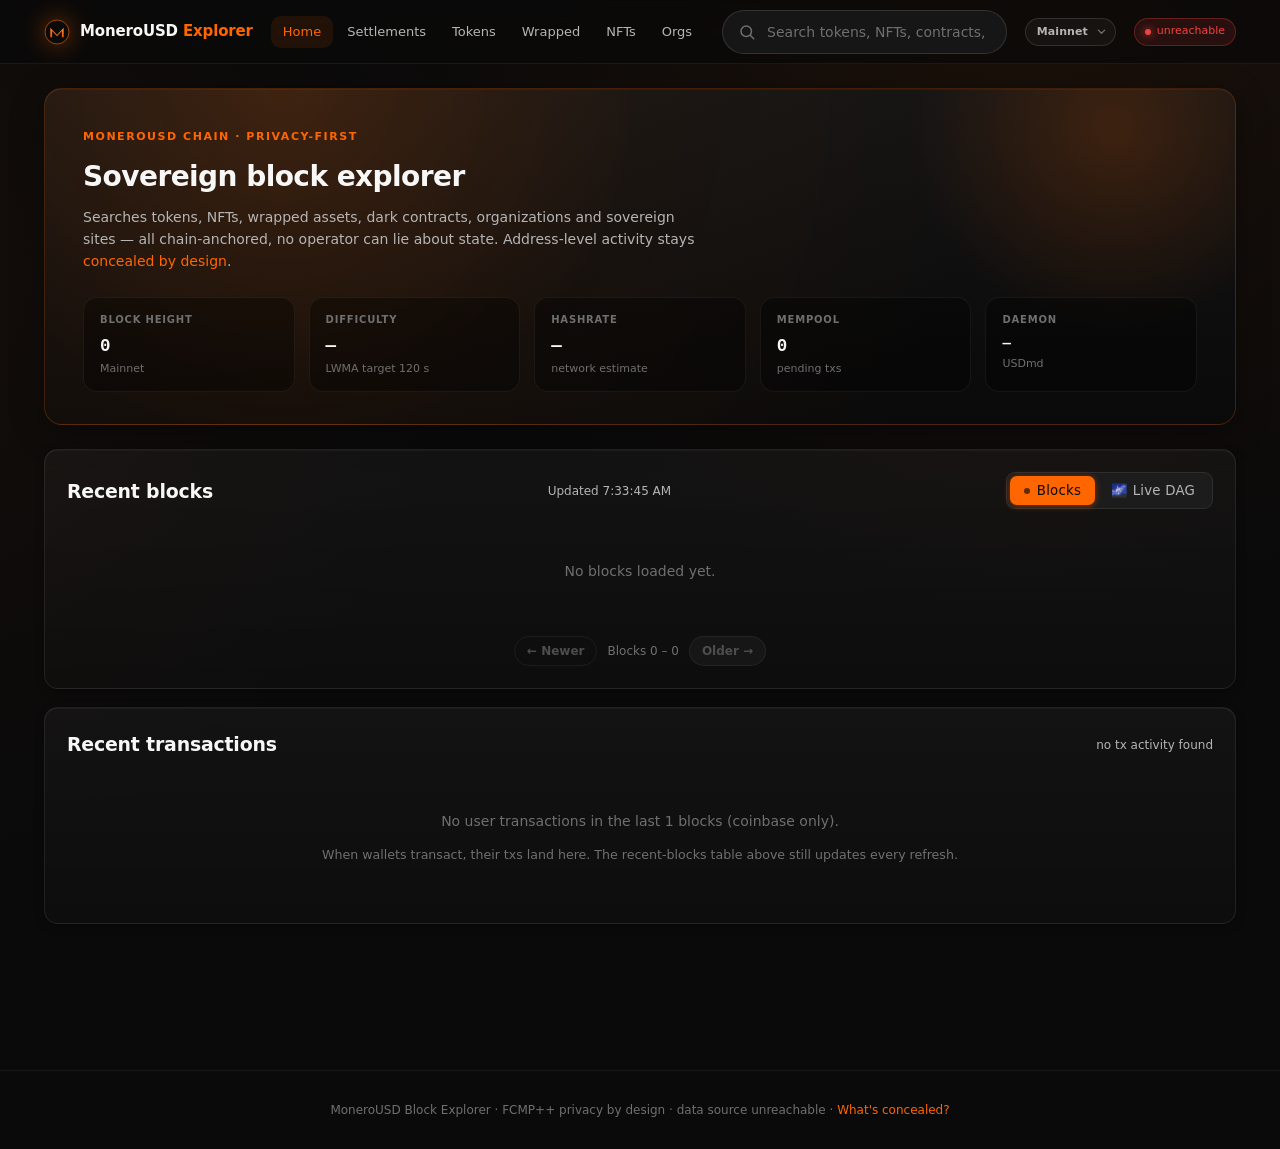
==== index.html @ 0f308d1d "Explorer: on-brand inline BlockDAG toggle (CSP-compliant self-hosted JS), fix broken slider" ====
<!doctype html>
<html lang="en">
<head>
  <meta charset="utf-8">
  <meta name="viewport" content="width=device-width, initial-scale=1, viewport-fit=cover">
  <title>MoneroUSD Explorer</title>
  <meta name="description" content="Sovereign block explorer for the MoneroUSD chain. Privacy-preserving by design — searches tokens, NFTs, wrapped assets, contracts, organizations, and sovereign sites without leaking address-level activity.">
  <meta name="theme-color" content="#0a0a0a">
  <meta name="color-scheme" content="dark">

  <!-- CSP — same-origin scripts, monerousd.org indexer family for
       reads, ion.monerousd.org for token logos. No CDN, no eval. -->
  <meta http-equiv="Content-Security-Policy" content="
    default-src 'self';
    script-src  'self';
    style-src   'self' 'unsafe-inline';
    img-src     'self' data: https://ion.monerousd.org;
    connect-src 'self' https://*.monerousd.org;
    base-uri    'self';
    form-action 'self';
    frame-ancestors 'none';
  ">

  <link rel="stylesheet" href="styles/theme.css?v=229">
  <style>
    /* Boot loader — static MoneroUSD coin, orange ring orbits.
       Ported from the legacy explorer header (v1.2.132 redesign). */
    #usdm-loader {
      position: fixed; inset: 0; z-index: 9999;
      display: flex; align-items: center; justify-content: center;
      background: radial-gradient(circle at center, #0e0e0e 0%, #000 80%);
      transition: opacity .25s ease, visibility .25s ease;
    }
    #usdm-loader.hidden { opacity: 0; visibility: hidden; pointer-events: none; }
    .usdm-loader-stage {
      position: relative;
      width: 128px; height: 128px;
      display: flex; align-items: center; justify-content: center;
    }
    .usdm-loader-logo {
      width: 96px; height: 96px;
      filter: drop-shadow(0 0 14px rgba(255,102,0,0.45));
    }
    .usdm-loader-ring {
      position: absolute; inset: 0;
      border-radius: 50%;
      background: conic-gradient(
        from 0deg,
        rgba(255,102,0,0.95) 0deg,
        rgba(255,102,0,0.55) 40deg,
        rgba(255,102,0,0.15) 90deg,
        rgba(255,102,0,0)    180deg,
        rgba(255,102,0,0)    360deg);
      -webkit-mask: radial-gradient(circle, transparent 56px, #000 58px, #000 62px, transparent 64px);
              mask: radial-gradient(circle, transparent 56px, #000 58px, #000 62px, transparent 64px);
      animation: usdm-ring-spin 1.4s linear infinite;
    }
    @keyframes usdm-ring-spin {
      0%   { transform: rotate(0deg); }
      100% { transform: rotate(360deg); }
    }
    .usdm-loader-label {
      position: absolute; bottom: 38%;
      font-family: var(--font-ui, system-ui);
      font-size: 12px; letter-spacing: 0.14em; text-transform: uppercase;
      color: rgba(255,102,0,0.78);
    }
    @media (prefers-reduced-motion: reduce) {
      .usdm-loader-ring { animation: none; }
    }
  </style>
</head>
<body>

  <!-- ════ Boot loader ════════════════════════════════════════════ -->
  <div id="usdm-loader" aria-hidden="true">
    <div class="usdm-loader-stage">
      <div class="usdm-loader-ring" aria-hidden="true"></div>
      <svg class="usdm-loader-logo" viewBox="0 0 256 256" xmlns="http://www.w3.org/2000/svg"
           role="img" aria-label="MoneroUSD">
        <defs>
          <linearGradient id="usdm-outer" x1="0%" y1="0%" x2="0%" y2="100%">
            <stop offset="0%" stop-color="#888"/>
            <stop offset="50%" stop-color="#555"/>
            <stop offset="100%" stop-color="#333"/>
          </linearGradient>
          <radialGradient id="usdm-face" cx="50%" cy="38%" r="55%">
            <stop offset="0%" stop-color="#4d4d4d"/>
            <stop offset="100%" stop-color="#2a2a2a"/>
          </radialGradient>
          <linearGradient id="usdm-m" x1="0%" y1="0%" x2="0%" y2="100%">
            <stop offset="0%" stop-color="#FF8533"/>
            <stop offset="50%" stop-color="#FF6600"/>
            <stop offset="100%" stop-color="#E65800"/>
          </linearGradient>
        </defs>
        <circle cx="128" cy="128" r="120" fill="url(#usdm-outer)" stroke="#333" stroke-width="2"/>
        <circle cx="128" cy="128" r="102" fill="url(#usdm-face)"/>
        <polygon points="62,178 62,89 128,155 194,89 194,178 176,178 176,119 128,167 80,119 80,178" fill="url(#usdm-m)"/>
        <rect x="42" y="162" width="38" height="16" rx="2" fill="url(#usdm-m)"/>
        <rect x="176" y="162" width="38" height="16" rx="2" fill="url(#usdm-m)"/>
      </svg>
    </div>
    <div class="usdm-loader-label">Loading</div>
  </div>

  <!-- ════ Sticky glass header ═══════════════════════════════════ -->
  <header>
    <div class="container header-inner">
      <a href="#/" class="logo" aria-label="MoneroUSD Explorer home">
        <svg class="logo-mark" viewBox="0 0 256 256" xmlns="http://www.w3.org/2000/svg" aria-hidden="true">
          <defs>
            <linearGradient id="logo-m" x1="0%" y1="0%" x2="0%" y2="100%">
              <stop offset="0%" stop-color="#FF8533"/>
              <stop offset="100%" stop-color="#E65800"/>
            </linearGradient>
          </defs>
          <circle cx="128" cy="128" r="118" fill="#0a0a0a" stroke="#FF6600" stroke-width="6"/>
          <polygon points="62,180 62,86 128,156 194,86 194,180 176,180 176,118 128,170 80,118 80,180" fill="url(#logo-m)"/>
        </svg>
        <span>MoneroUSD <span class="logo-sub">Explorer</span></span>
      </a>

      <nav class="header-nav" aria-label="Primary navigation">
        <a href="#/"            class="header-nav-link">Home</a>
        <a href="#/l2"          class="header-nav-link">Settlements</a>
        <a href="#/tokens"      class="header-nav-link">Tokens</a>
        <a href="#/wrapped"     class="header-nav-link">Wrapped</a>
        <a href="#/nfts"        class="header-nav-link">NFTs</a>
        <a href="#/contracts"   class="header-nav-link collapse-md">Contracts</a>
        <a href="#/orgs"        class="header-nav-link">Orgs</a>
        <a href="#/sites"       class="header-nav-link collapse-md">Sites</a>
        <a href="#/validators"  class="header-nav-link collapse-md">Validators</a>
        <a href="#/privacy"     class="header-nav-link collapse-md">Privacy</a>
      </nav>

      <form class="search-form" id="search-form" onsubmit="return false;" role="search">
        <div class="search-wrapper">
          <input type="text"
                 id="search-input"
                 placeholder="Search tokens, NFTs, contracts, orgs, hashes…"
                 autocomplete="off"
                 spellcheck="false"
                 aria-label="Search">
          <div class="search-dropdown" id="search-dropdown" role="listbox"></div>
        </div>
        <button type="submit" id="search-btn" aria-hidden="true" tabindex="-1">Search</button>
      </form>

      <label class="network-switch" id="network-switch" title="Switch network — testnet lives at /testnet">
        <select id="network-select" aria-label="Select network">
          <option value="mainnet">Mainnet</option>
          <option value="testnet">Testnet</option>
        </select>
        <svg class="network-switch-caret" viewBox="0 0 12 12" aria-hidden="true">
          <path d="M2.5 4.5l3.5 3.5 3.5-3.5" fill="none" stroke="currentColor" stroke-width="1.5" stroke-linecap="round" stroke-linejoin="round"/>
        </svg>
      </label>

      <span class="source-pill connecting" id="source-pill" title="Active data source">
        connecting…
      </span>
    </div>
  </header>

  <!-- ════ Testnet banner (shown only on /testnet) ═══════════════ -->
  <div class="testnet-banner" id="testnet-banner" role="status" hidden>
    <span class="testnet-banner-dot" aria-hidden="true"></span>
    <strong>Testnet</strong>
    <span>— a separate, production-equivalent chain. Coins here carry no value. You're viewing
      <code>explorer.monerousd.org/testnet</code>.</span>
    <a href="#/" class="testnet-banner-exit" id="testnet-banner-exit">← Back to Mainnet</a>
  </div>

  <!-- ════ Main viewport (rendered by app.js) ════════════════════ -->
  <main class="container" id="view" role="main">
    <div class="loading">Loading…</div>
  </main>

  <!-- ════ Mobile bottom nav (≤880 px) ═══════════════════════════ -->
  <nav class="mobile-nav" aria-label="Mobile navigation">
    <div class="mobile-nav-inner container" style="padding:0">
      <a href="#/" class="mobile-nav-link" data-mobile-route="">
        <svg viewBox="0 0 24 24" fill="none" stroke="currentColor" stroke-width="1.6" stroke-linecap="round" stroke-linejoin="round"><path d="M3 12l9-9 9 9M5 10v10h14V10"/></svg>
        Home
      </a>
      <a href="#/tokens" class="mobile-nav-link" data-mobile-route="/tokens">
        <svg viewBox="0 0 24 24" fill="none" stroke="currentColor" stroke-width="1.6" stroke-linecap="round" stroke-linejoin="round"><circle cx="12" cy="12" r="9"/><path d="M12 7v10M9 9h5a2 2 0 010 4H9m0 0h6"/></svg>
        Tokens
      </a>
      <a href="#/wrapped" class="mobile-nav-link" data-mobile-route="/wrapped">
        <svg viewBox="0 0 24 24" fill="none" stroke="currentColor" stroke-width="1.6" stroke-linecap="round" stroke-linejoin="round"><circle cx="12" cy="12" r="9"/><path d="M3 12h18M12 3a14 14 0 010 18M12 3a14 14 0 000 18"/></svg>
        Wrapped
      </a>
      <a href="#/orgs" class="mobile-nav-link" data-mobile-route="/orgs">
        <svg viewBox="0 0 24 24" fill="none" stroke="currentColor" stroke-width="1.6" stroke-linecap="round" stroke-linejoin="round"><path d="M3 21V5a2 2 0 012-2h6v18M11 21V11h8v10M7 7h2M7 11h2M7 15h2M15 13h2M15 17h2"/></svg>
        Orgs
      </a>
      <a href="#/privacy" class="mobile-nav-link" data-mobile-route="/privacy">
        <svg viewBox="0 0 24 24" fill="none" stroke="currentColor" stroke-width="1.6" stroke-linecap="round" stroke-linejoin="round"><path d="M12 22s8-4 8-10V5l-8-3-8 3v7c0 6 8 10 8 10z"/></svg>
        Privacy
      </a>
    </div>
  </nav>

  <!-- ════ Footer ════════════════════════════════════════════════ -->
  <footer>
    <div class="container">
      <p>
        MoneroUSD Block Explorer · FCMP++ privacy by design ·
        <span id="footer-source">connecting…</span>
        &middot; <a href="#/privacy">What's concealed?</a>
      </p>
    </div>
  </footer>

  <script type="module" src="app.js?v=229"></script>
  <script src="/dag-view.js?v=2"></script>
</body>
</html>
---- styles/theme.css ----
/* theme.css — MoneroUSD Explorer
 *
 * Phantom-style wallet aesthetic with the Monero brand palette
 * (deep matte black + orange #FF6600 accent). Matches the
 * desktop wallet's home, governance, settings, and the IDE so
 * the entire surface family reads as one product.
 *
 * Design tokens live on :root. Component rules below cascade
 * off them — change a token, every component follows.
 */

:root {
  /* ─── Brand & palette ─────────────────────────────────────── */
  --monero-orange:        #FF6600;
  --monero-orange-soft:   rgba(255, 102, 0, 0.10);
  --monero-orange-rim:    rgba(255, 102, 0, 0.32);
  --monero-orange-hover:  #FF8533;
  --monero-orange-press:  #E65800;

  /* ─── Surfaces (deepest → most-elevated) ──────────────────── */
  --bg-base:        #050505;
  --bg-page:        #0a0a0a;
  --bg-surface:     #111;
  --bg-elevated:    #161616;
  --bg-popover:     #1c1c1c;
  --bg-hover:       rgba(255, 255, 255, 0.04);

  /* ─── Glass card (Phantom feel) ──────────────────────────── */
  --glass-bg:       linear-gradient(180deg,
                      rgba(255, 255, 255, 0.04) 0%,
                      rgba(255, 255, 255, 0.015) 100%);
  --glass-border:   rgba(255, 255, 255, 0.08);
  --glass-border-active: rgba(255, 102, 0, 0.30);
  --card-shadow:    0 2px 8px rgba(0, 0, 0, 0.35),
                    inset 0 1px 0 rgba(255, 255, 255, 0.04);
  --card-shadow-hover:
                    0 8px 24px rgba(0, 0, 0, 0.5),
                    inset 0 1px 0 rgba(255, 255, 255, 0.06);

  /* ─── Hero gradient (orange radial halo over dark base) ───── */
  --hero-gradient:  radial-gradient(circle at 20% 0%,
                      rgba(255, 102, 0, 0.18) 0%,
                      rgba(255, 102, 0, 0.04) 35%,
                      rgba(20, 20, 20, 0) 70%),
                    linear-gradient(180deg, #141414 0%, #0a0a0a 100%);
  --hero-border:    rgba(255, 102, 0, 0.22);

  /* ─── Borders ─────────────────────────────────────────────── */
  --border-subtle:  rgba(255, 255, 255, 0.06);
  --border-strong:  rgba(255, 255, 255, 0.12);
  --row-divider:    rgba(255, 255, 255, 0.05);

  /* ─── Text ────────────────────────────────────────────────── */
  --text-primary:   #f7f7f7;
  --text-secondary: #b5b5b5;
  --text-muted:     #6f6f6f;
  --text-faint:     #4d4d4d;
  --text-inverse:   #0a0a0a;
  --accent:         var(--monero-orange);
  --accent-hover:   var(--monero-orange-hover);

  /* ─── Semantic colors ─────────────────────────────────────── */
  --success:        #22c55e;
  --success-soft:   rgba(34, 197, 94, 0.12);
  --warning:        #f59e0b;
  --warning-soft:   rgba(245, 158, 11, 0.12);
  --danger:         #ef4444;
  --danger-soft:    rgba(239, 68, 68, 0.12);
  --info:           #38bdf8;
  --info-soft:      rgba(56, 189, 248, 0.12);

  /* ─── Geometry ────────────────────────────────────────────── */
  --radius-xs:      4px;
  --radius-sm:      6px;
  --radius-md:      10px;
  --radius-lg:      14px;
  --radius-xl:      18px;
  --radius-pill:    9999px;
  --pill-radius:    9999px;

  /* ─── Type ────────────────────────────────────────────────── */
  --font-ui:        'Inter', -apple-system, BlinkMacSystemFont,
                    'Segoe UI', system-ui, sans-serif;
  --font-mono:      'JetBrains Mono', ui-monospace, 'SF Mono',
                    Menlo, Monaco, Consolas, monospace;

  /* ─── Motion ──────────────────────────────────────────────── */
  --transition-fast: 120ms cubic-bezier(0.4, 0, 0.2, 1);
  --transition-med:  180ms cubic-bezier(0.4, 0, 0.2, 1);

  /* ─── Container widths ───────────────────────────────────── */
  --container-max:   1240px;
  --header-h:        64px;
}

/* ════════════════════════════════════════════════════════════════════
 * Reset + base
 * ════════════════════════════════════════════════════════════════════ */

*, *::before, *::after { box-sizing: border-box; }

html, body {
  margin: 0;
  padding: 0;
  background: var(--bg-page);
  color: var(--text-primary);
  font-family: var(--font-ui);
  font-size: 14px;
  line-height: 1.5;
  -webkit-font-smoothing: antialiased;
  -moz-osx-font-smoothing: grayscale;
}

body {
  min-height: 100vh;
  background:
    radial-gradient(circle at 80% -10%, rgba(255, 102, 0, 0.08) 0%, transparent 50%),
    radial-gradient(circle at -10% 30%, rgba(255, 102, 0, 0.04) 0%, transparent 40%),
    var(--bg-page);
  background-attachment: fixed;
}

a {
  color: var(--accent);
  text-decoration: none;
  transition: color var(--transition-fast);
}
a:hover { color: var(--accent-hover); }

code, .mono {
  font-family: var(--font-mono);
  font-size: 0.92em;
}

button {
  font-family: inherit;
}

h1, h2, h3, h4, h5 { margin: 0; font-weight: 600; letter-spacing: -0.01em; }
h1 { font-size: 1.75rem; }
h2 { font-size: 1.35rem; }
h3 { font-size: 1.1rem; }

/* ════════════════════════════════════════════════════════════════════
 * Layout
 * ════════════════════════════════════════════════════════════════════ */

.container {
  width: 100%;
  max-width: var(--container-max);
  margin: 0 auto;
  padding: 0 24px;
}

main.container { padding-top: 24px; padding-bottom: 64px; }

/* ════════════════════════════════════════════════════════════════════
 * Header (sticky glass top bar)
 *
 * Selector is scoped to `body > header` so it ONLY matches the
 * top-bar (a direct child of <body>). Page-level `<header>`
 * elements — like the `<header class="hero">` used by every
 * landing page — pick up the .hero rule instead of inheriting
 * the top-bar's fixed height. (Pre-fix: `header { height: 64px }`
 * collapsed every page hero to a 56-px sliver on mobile.)
 * ════════════════════════════════════════════════════════════════════ */

body > header {
  position: sticky;
  top: 0;
  z-index: 100;
  height: var(--header-h);
  background: rgba(10, 10, 10, 0.78);
  border-bottom: 1px solid var(--border-subtle);
  backdrop-filter: saturate(1.5) blur(18px);
  -webkit-backdrop-filter: saturate(1.5) blur(18px);
}

.header-inner {
  display: flex;
  align-items: center;
  height: 100%;
  gap: 18px;
}

.logo {
  display: inline-flex;
  align-items: center;
  gap: 10px;
  font-size: 15px;
  font-weight: 700;
  letter-spacing: -0.01em;
  color: var(--text-primary);
  white-space: nowrap;
}
.logo:hover { color: var(--text-primary); }

.logo-mark {
  width: 26px;
  height: 26px;
  flex-shrink: 0;
  filter: drop-shadow(0 0 12px rgba(255, 102, 0, 0.45));
  transition: filter var(--transition-med);
}
.logo:hover .logo-mark {
  filter: drop-shadow(0 0 16px rgba(255, 102, 0, 0.7));
}
.logo-sub {
  color: var(--accent);
  font-weight: 600;
}

.header-nav {
  display: flex;
  align-items: center;
  gap: 2px;
  flex-wrap: nowrap;
  /* No `margin-right: auto` — we want the search bar to take the
     remaining space, NOT the nav to push everything else right. */
}
.header-nav::-webkit-scrollbar { display: none; }

.header-nav-link {
  display: inline-flex;
  align-items: center;
  height: 32px;
  padding: 0 12px;
  border-radius: var(--radius-md);
  font-size: 13px;
  font-weight: 500;
  color: var(--text-secondary);
  transition: background var(--transition-fast), color var(--transition-fast);
}
.header-nav-link:hover {
  background: var(--bg-hover);
  color: var(--text-primary);
}
.header-nav-link.active {
  color: var(--accent);
  background: var(--monero-orange-soft);
}

/* ─── Search (header) ─────────────────────────────────────────────── */

.search-form {
  position: relative;
  display: flex;
  align-items: center;
  gap: 8px;
  flex: 1;
  /* Desktop: large pill that takes the full available width up to
     the breakpoint. Phantom-app sized — the bar should feel like
     the page's primary input, not a tiny accessory. */
  max-width: 680px;
  min-width: 280px;
}

.search-wrapper {
  position: relative;
  flex: 1;
}

#search-input {
  width: 100%;
  height: 44px;
  background: var(--bg-elevated);
  border: 1px solid var(--border-strong);
  border-radius: var(--radius-pill);
  padding: 0 18px 0 44px;
  color: var(--text-primary);
  font-family: inherit;
  font-size: 14px;
  font-weight: 500;
  transition: border-color var(--transition-fast), background var(--transition-fast);
}
#search-input::placeholder { color: var(--text-muted); font-weight: 400; }
#search-input:focus {
  outline: none;
  border-color: var(--accent);
  background: rgba(255, 102, 0, 0.04);
  box-shadow: 0 0 0 3px rgba(255, 102, 0, 0.12);
}

.search-wrapper::before {
  content: '';
  position: absolute;
  left: 16px;
  top: 50%;
  width: 18px;
  height: 18px;
  transform: translateY(-50%);
  background-image: url("data:image/svg+xml;utf8,<svg xmlns='http://www.w3.org/2000/svg' width='18' height='18' viewBox='0 0 24 24' fill='none' stroke='%236f6f6f' stroke-width='2' stroke-linecap='round' stroke-linejoin='round'><circle cx='11' cy='11' r='7'/><path d='M21 21l-4.35-4.35'/></svg>");
  pointer-events: none;
}

#search-btn { display: none; /* Enter to submit; Phantom-style */ }

/* ─── Search dropdown (live results w/ logos) ───────────────────── */

.search-dropdown {
  position: absolute;
  top: calc(100% + 10px);
  left: 0;
  right: 0;
  background: var(--bg-popover);
  border: 1px solid var(--border-strong);
  border-radius: var(--radius-lg);
  box-shadow: 0 18px 48px rgba(0, 0, 0, 0.65),
              inset 0 1px 0 rgba(255, 255, 255, 0.04);
  /* Match the bar's width on mobile/tablet, but DROP the right anchor
     on desktop so the panel can extend wider than the input — useful
     when the search shows long org/token names. */
  min-width: 100%;
  width: max-content;
  max-width: min(680px, calc(100vw - 32px));
  max-height: 540px;
  overflow-y: auto;
  display: none;
  z-index: 200;
  padding: 6px;
}
.search-dropdown.open { display: block; }

.search-section-title {
  padding: 12px 12px 6px;
  font-size: 10px;
  font-weight: 700;
  text-transform: uppercase;
  letter-spacing: 0.10em;
  color: var(--text-muted);
}

.search-result {
  display: flex;
  align-items: center;
  gap: 14px;
  padding: 10px 12px;
  cursor: pointer;
  border-radius: var(--radius-md);
  transition: background var(--transition-fast);
}
.search-result:hover,
.search-result.active {
  background: var(--monero-orange-soft);
}
.search-result-logo {
  width: 36px;
  height: 36px;
  border-radius: 50%;
  background: var(--monero-orange-soft);
  display: inline-flex;
  align-items: center;
  justify-content: center;
  font-size: 13px;
  font-weight: 700;
  color: var(--accent);
  flex-shrink: 0;
  overflow: hidden;
}
.search-result-logo img {
  width: 100%;
  height: 100%;
  object-fit: cover;
}
.search-result-text {
  flex: 1;
  min-width: 0;
}
.search-result-title {
  font-size: 14px;
  font-weight: 600;
  color: var(--text-primary);
  display: flex;
  align-items: center;
  gap: 8px;
  line-height: 1.25;
}
.search-result-sub {
  font-size: 11.5px;
  color: var(--text-muted);
  font-family: var(--font-mono);
  margin-top: 2px;
  overflow: hidden;
  text-overflow: ellipsis;
  white-space: nowrap;
}
.search-result-badge {
  font-size: 10px;
  padding: 3px 8px;
  border-radius: var(--radius-pill);
  background: var(--bg-elevated);
  color: var(--text-secondary);
  border: 1px solid var(--border-subtle);
  font-weight: 600;
  text-transform: uppercase;
  letter-spacing: 0.06em;
}

/* Source pill (connection status) */
.source-pill {
  display: inline-flex;
  align-items: center;
  gap: 6px;
  height: 28px;
  padding: 0 10px;
  border-radius: var(--radius-pill);
  font-size: 11px;
  font-weight: 500;
  color: var(--success);
  background: var(--success-soft);
  border: 1px solid rgba(34, 197, 94, 0.30);
  white-space: nowrap;
  flex-shrink: 0;
}
.source-pill::before {
  content: '';
  width: 6px;
  height: 6px;
  border-radius: 50%;
  background: var(--success);
  box-shadow: 0 0 8px var(--success);
}
.source-pill.connecting {
  color: var(--warning);
  background: var(--warning-soft);
  border-color: rgba(245, 158, 11, 0.30);
}
.source-pill.connecting::before {
  background: var(--warning);
  box-shadow: 0 0 8px var(--warning);
}
.source-pill.error {
  color: var(--danger);
  background: var(--danger-soft);
  border-color: rgba(239, 68, 68, 0.30);
}
.source-pill.error::before {
  background: var(--danger);
  box-shadow: 0 0 8px var(--danger);
}

/* Network switch (Mainnet / Testnet) — path-prefix routing.
   Testnet lives at explorer.monerousd.org/testnet, so switching is a
   real navigation to /testnet/ (handled in app.js). */
.network-switch {
  position: relative;
  display: inline-flex;
  align-items: center;
  height: 28px;
  flex-shrink: 0;
}
.network-switch select {
  appearance: none;
  -webkit-appearance: none;
  height: 28px;
  margin: 0;
  padding: 0 26px 0 11px;
  border-radius: var(--radius-pill);
  font-family: inherit;
  font-size: 11px;
  font-weight: 600;
  letter-spacing: 0.01em;
  color: var(--text-secondary);
  background: var(--bg-hover);
  border: 1px solid var(--border-strong);
  cursor: pointer;
  outline: none;
  transition: color .12s ease, border-color .12s ease, background .12s ease;
}
.network-switch select:hover { color: var(--text-primary); border-color: var(--accent); }
.network-switch select:focus-visible { border-color: var(--accent); box-shadow: 0 0 0 2px rgba(255,102,0,0.25); }
.network-switch-caret {
  position: absolute;
  right: 9px;
  width: 11px;
  height: 11px;
  pointer-events: none;
  color: var(--text-muted);
}
/* On testnet the switch is unmistakably orange-accented. */
.network-switch.testnet select {
  color: var(--accent);
  background: rgba(255, 102, 0, 0.12);
  border-color: rgba(255, 102, 0, 0.45);
}
.network-switch.testnet .network-switch-caret { color: var(--accent); }

/* Thin testnet banner under the header. */
.testnet-banner {
  display: flex;
  align-items: center;
  gap: 8px;
  flex-wrap: wrap;
  padding: 7px 18px;
  font-size: 12px;
  line-height: 1.4;
  color: var(--text-secondary);
  background: rgba(255, 102, 0, 0.10);
  border-bottom: 1px solid rgba(255, 102, 0, 0.30);
}
.testnet-banner[hidden] { display: none; }
.testnet-banner strong { color: var(--accent); font-weight: 700; letter-spacing: 0.02em; }
.testnet-banner code {
  font-family: var(--font-mono, ui-monospace, monospace);
  font-size: 11px;
  color: var(--text-primary);
  background: rgba(255,255,255,0.05);
  padding: 1px 5px;
  border-radius: var(--radius-xs);
}
.testnet-banner-dot {
  width: 7px; height: 7px;
  border-radius: 50%;
  background: var(--accent);
  box-shadow: 0 0 8px var(--accent);
  flex-shrink: 0;
}
.testnet-banner-exit {
  margin-left: auto;
  color: var(--accent);
  font-weight: 600;
  white-space: nowrap;
  text-decoration: none;
}
.testnet-banner-exit:hover { text-decoration: underline; }

/* ════════════════════════════════════════════════════════════════════
 * Hero (home page)
 * ════════════════════════════════════════════════════════════════════ */

.hero {
  position: relative;
  background: var(--hero-gradient);
  border: 1px solid var(--hero-border);
  border-radius: var(--radius-xl);
  padding: 36px 38px 32px;
  margin-bottom: 24px;
  overflow: hidden;
  box-shadow: 0 8px 32px rgba(0, 0, 0, 0.35),
              inset 0 1px 0 rgba(255, 255, 255, 0.04);
}
.hero::before {
  content: '';
  position: absolute;
  top: -60%;
  right: -10%;
  width: 480px;
  height: 480px;
  background: radial-gradient(circle, rgba(255, 102, 0, 0.18) 0%, transparent 60%);
  pointer-events: none;
}
.hero-eyebrow {
  display: inline-block;
  font-size: 11px;
  font-weight: 700;
  text-transform: uppercase;
  letter-spacing: 0.14em;
  color: var(--accent);
  margin-bottom: 10px;
  position: relative;
}
.hero h1 {
  font-size: 2rem;
  font-weight: 700;
  letter-spacing: -0.02em;
  margin-bottom: 8px;
  position: relative;
}
.hero p {
  margin: 0;
  font-size: 14px;
  color: var(--text-secondary);
  max-width: 620px;
  line-height: 1.6;
  position: relative;
}

.hero-stats {
  display: grid;
  grid-template-columns: repeat(auto-fit, minmax(180px, 1fr));
  gap: 14px;
  margin-top: 24px;
  position: relative;
}
.hero-stat {
  background: rgba(0, 0, 0, 0.35);
  border: 1px solid var(--border-subtle);
  border-radius: var(--radius-lg);
  padding: 14px 16px;
}
.hero-stat-label {
  font-size: 10px;
  font-weight: 700;
  text-transform: uppercase;
  letter-spacing: 0.08em;
  color: var(--text-muted);
  margin-bottom: 6px;
}
.hero-stat-value {
  font-family: var(--font-mono);
  font-size: 1.25rem;
  font-weight: 700;
  color: var(--text-primary);
}
.hero-stat-sub {
  font-size: 11px;
  color: var(--text-muted);
  margin-top: 2px;
}

/* ════════════════════════════════════════════════════════════════════
 * Glass card (used by every section that isn't the hero)
 * ════════════════════════════════════════════════════════════════════ */

.card {
  background: var(--glass-bg);
  border: 1px solid var(--glass-border);
  border-radius: var(--radius-lg);
  box-shadow: var(--card-shadow);
  padding: 22px;
  margin-bottom: 18px;
  transition: border-color var(--transition-fast), box-shadow var(--transition-fast);
}
.card.interactive:hover {
  border-color: var(--glass-border-active);
  box-shadow: var(--card-shadow-hover);
}

.card-header {
  display: flex;
  align-items: center;
  justify-content: space-between;
  margin-bottom: 16px;
  gap: 12px;
  flex-wrap: wrap;
}
.card-header h2,
.card-header h3 { margin: 0; }
.card-action {
  font-size: 12px;
  color: var(--text-secondary);
  display: inline-flex;
  align-items: center;
  gap: 8px;
}
.card-action a { color: var(--accent); }
.card-action[role="button"],
.card-action.clickable,
.card-action#txs-action,
.card-action#blocks-action {
  cursor: pointer;
  transition: color var(--transition-fast);
}
.card-action#txs-action:hover,
.card-action#blocks-action:hover { color: var(--accent); }

/* ════════════════════════════════════════════════════════════════════
 * Stats grid (used by Validators / Reserve / Network pages)
 * ════════════════════════════════════════════════════════════════════ */

.stat-grid {
  display: grid;
  grid-template-columns: repeat(auto-fit, minmax(160px, 1fr));
  gap: 14px;
  margin-bottom: 22px;
}
.stat-tile {
  background: var(--glass-bg);
  border: 1px solid var(--glass-border);
  border-radius: var(--radius-lg);
  padding: 16px 18px;
  position: relative;
}
.stat-tile::before {
  content: '';
  position: absolute;
  left: 0;
  top: 12px;
  bottom: 12px;
  width: 3px;
  background: var(--accent);
  border-radius: 0 2px 2px 0;
}
.stat-tile-label {
  font-size: 10px;
  font-weight: 700;
  text-transform: uppercase;
  letter-spacing: 0.08em;
  color: var(--text-muted);
  margin-bottom: 6px;
}
.stat-tile-value {
  font-family: var(--font-mono);
  font-size: 1.25rem;
  font-weight: 700;
  color: var(--text-primary);
  line-height: 1.2;
}
.stat-tile-sub {
  font-size: 11px;
  color: var(--text-muted);
  margin-top: 4px;
}

/* ════════════════════════════════════════════════════════════════════
 * Table (recent blocks, recent txs, tokens, contracts, etc.)
 * ════════════════════════════════════════════════════════════════════ */

.table-wrap { overflow-x: auto; }

table {
  width: 100%;
  border-collapse: collapse;
  font-size: 13px;
}
thead th {
  font-size: 10px;
  font-weight: 700;
  text-transform: uppercase;
  letter-spacing: 0.08em;
  color: var(--text-muted);
  text-align: left;
  padding: 10px 12px;
  border-bottom: 1px solid var(--row-divider);
}
tbody td {
  padding: 12px;
  border-bottom: 1px solid var(--row-divider);
  color: var(--text-primary);
}
tbody tr {
  transition: background var(--transition-fast);
}
tbody tr:hover { background: var(--bg-hover); }
tbody tr:last-child td { border-bottom: none; }

td.num,
th.num { text-align: right; font-variant-numeric: tabular-nums; font-family: var(--font-mono); }
td.mono,
.mono { font-family: var(--font-mono); }

.copyable, .mono { cursor: pointer; }

/* ════════════════════════════════════════════════════════════════════
 * Pagination row (older blocks button etc.)
 * ════════════════════════════════════════════════════════════════════ */

.pager {
  display: flex;
  align-items: center;
  justify-content: center;
  gap: 10px;
  margin-top: 18px;
  flex-wrap: wrap;
}
.pager-info {
  font-size: 12px;
  color: var(--text-muted);
}

/* ════════════════════════════════════════════════════════════════════
 * Pills, badges
 * ════════════════════════════════════════════════════════════════════ */

.badge {
  display: inline-flex;
  align-items: center;
  gap: 4px;
  padding: 2px 8px;
  border-radius: var(--radius-pill);
  font-size: 10px;
  font-weight: 600;
  text-transform: uppercase;
  letter-spacing: 0.04em;
}
.badge-verified {
  background: var(--monero-orange-soft);
  color: var(--accent);
  border: 1px solid var(--monero-orange-rim);
}

/* ════════════════════════════════════════════════════════════════════
 * Gold verified check (Twitter/X-gold style).
 *
 * Render a 16-pointed star burst with a metallic-gold radial gradient
 * + a white checkmark inside. The component is an inline SVG icon
 * (.gold-check) — use it INSTEAD OF a "verified" text badge wherever
 * we mark a verified org / token / wrapped asset / NFT collection /
 * dapp / sovereign site as official.
 *
 * Sizes: default 14px (next to small text). The `--lg` modifier is
 * 18px for hero / detail-head headings. `--xl` is 22px for the
 * organization-profile and token-detail hero treatments.
 *
 * Accessibility: every usage wraps a visually-hidden text span
 * (.sr-only) so screen readers still announce "verified".
 * ════════════════════════════════════════════════════════════════════ */

.gold-check {
  display: inline-flex;
  align-items: center;
  justify-content: center;
  width: 14px;
  height: 14px;
  flex-shrink: 0;
  vertical-align: -2px;
  filter: drop-shadow(0 0 4px rgba(212, 175, 55, 0.45));
  transition: filter var(--transition-fast);
}
.gold-check:hover { filter: drop-shadow(0 0 6px rgba(255, 200, 60, 0.7)); }
.gold-check.gold-check--lg { width: 18px; height: 18px; vertical-align: -3px; }
.gold-check.gold-check--xl { width: 22px; height: 22px; vertical-align: -4px; }
.gold-check svg { width: 100%; height: 100%; display: block; }

.sr-only {
  position: absolute;
  width: 1px; height: 1px;
  padding: 0; margin: -1px;
  overflow: hidden;
  clip: rect(0,0,0,0);
  white-space: nowrap;
  border: 0;
}
.badge-warning {
  background: var(--warning-soft);
  color: var(--warning);
  border: 1px solid rgba(245, 158, 11, 0.3);
}
.badge-success {
  background: var(--success-soft);
  color: var(--success);
  border: 1px solid rgba(34, 197, 94, 0.3);
}
.badge-info {
  background: var(--info-soft);
  color: var(--info);
  border: 1px solid rgba(56, 189, 248, 0.3);
}
.badge-muted {
  background: var(--bg-elevated);
  color: var(--text-muted);
  border: 1px solid var(--border-subtle);
}

/* ════════════════════════════════════════════════════════════════════
 * Buttons
 * ════════════════════════════════════════════════════════════════════ */

.btn {
  display: inline-flex;
  align-items: center;
  justify-content: center;
  gap: 6px;
  height: 36px;
  padding: 0 16px;
  border-radius: var(--radius-pill);
  font-size: 13px;
  font-weight: 600;
  font-family: inherit;
  border: 1px solid transparent;
  cursor: pointer;
  transition: background var(--transition-fast),
              border-color var(--transition-fast),
              filter var(--transition-fast),
              transform var(--transition-fast);
  white-space: nowrap;
}
.btn-primary {
  background: var(--accent);
  color: var(--text-inverse);
  border-color: var(--accent);
}
.btn-primary:hover {
  background: var(--accent-hover);
  border-color: var(--accent-hover);
  transform: translateY(-1px);
}
.btn-primary:active { transform: translateY(0); }
.btn-primary[disabled] {
  background: var(--bg-elevated);
  color: var(--text-faint);
  border-color: var(--border-subtle);
  cursor: not-allowed;
  transform: none;
}
.btn-ghost {
  background: transparent;
  color: var(--text-primary);
  border-color: var(--border-strong);
}
.btn-ghost:hover {
  border-color: var(--accent);
  color: var(--accent);
  background: var(--monero-orange-soft);
}
.btn-ghost[disabled] {
  border-color: var(--border-subtle);
  color: var(--text-faint);
  cursor: not-allowed;
}
.btn-sm { height: 30px; padding: 0 12px; font-size: 12px; }

/* ════════════════════════════════════════════════════════════════════
 * Token / NFT / Org card grids
 * ════════════════════════════════════════════════════════════════════ */

.entity-grid {
  display: grid;
  grid-template-columns: repeat(auto-fill, minmax(260px, 1fr));
  gap: 14px;
}
.entity-card {
  background: var(--glass-bg);
  border: 1px solid var(--glass-border);
  border-radius: var(--radius-lg);
  padding: 18px;
  cursor: pointer;
  transition: border-color var(--transition-fast), transform var(--transition-fast),
              box-shadow var(--transition-fast);
  text-decoration: none;
  color: inherit;
  display: block;
}
.entity-card:hover {
  border-color: var(--glass-border-active);
  transform: translateY(-2px);
  box-shadow: var(--card-shadow-hover);
}
.entity-head {
  display: flex;
  align-items: center;
  gap: 12px;
  margin-bottom: 12px;
}
.entity-logo {
  width: 40px;
  height: 40px;
  border-radius: 50%;
  background: var(--monero-orange-soft);
  display: inline-flex;
  align-items: center;
  justify-content: center;
  font-size: 14px;
  font-weight: 700;
  color: var(--accent);
  flex-shrink: 0;
  overflow: hidden;
}
.entity-logo img {
  width: 100%;
  height: 100%;
  object-fit: cover;
}
.entity-title {
  font-size: 14px;
  font-weight: 600;
  color: var(--text-primary);
  display: flex;
  align-items: center;
  gap: 6px;
}
.entity-sub {
  font-size: 11px;
  color: var(--text-muted);
  font-family: var(--font-mono);
  margin-top: 2px;
  overflow: hidden;
  text-overflow: ellipsis;
  white-space: nowrap;
}
.entity-body {
  font-size: 12px;
  color: var(--text-secondary);
  line-height: 1.5;
}
.entity-meta {
  display: flex;
  flex-wrap: wrap;
  gap: 10px;
  margin-top: 10px;
  font-size: 11px;
  color: var(--text-muted);
}
.entity-meta strong { color: var(--text-primary); font-weight: 600; }

/* ────────────────────────────────────────────────────────────────
 * Sovereign-site cards (pages/sites.js).
 *
 * Each card is its own composite: header (logo + title row), blurb,
 * actions (Open ↗ / Anchor / By <org>). We DON'T nest <a> tags
 * inside one another — the parent click target is a `<a class="site-card-head">`
 * that covers the head row only; the action buttons are explicit
 * `<button>` / `<a>` so they capture clicks first.
 * ──────────────────────────────────────────────────────────────── */

.site-card {
  background: var(--glass-bg);
  border: 1px solid var(--glass-border);
  border-radius: var(--radius-lg);
  padding: 18px;
  display: flex;
  flex-direction: column;
  gap: 12px;
  transition: border-color var(--transition-fast),
              transform var(--transition-fast),
              box-shadow var(--transition-fast);
  position: relative;
  overflow: hidden;
}
.site-card:hover {
  border-color: var(--glass-border-active);
  transform: translateY(-2px);
  box-shadow: var(--card-shadow-hover);
}
.site-card--verified::before {
  content: '';
  position: absolute;
  top: 0; left: 0; right: 0;
  height: 2px;
  background: linear-gradient(90deg, transparent 0%, var(--monero-orange) 50%, transparent 100%);
  opacity: 0.5;
}

.site-card-head {
  display: flex;
  align-items: center;
  gap: 12px;
  text-decoration: none;
  color: inherit;
}
.site-card-head:hover .site-card-domain { color: var(--accent); }

.site-card-title {
  flex: 1;
  min-width: 0;
}
.site-card-domain {
  font-size: 14px;
  font-weight: 600;
  color: var(--text-primary);
  display: flex;
  align-items: center;
  gap: 6px;
  flex-wrap: wrap;
  transition: color var(--transition-fast);
}
.site-card-version {
  font-size: 11px;
  color: var(--text-muted);
  font-family: var(--font-mono);
  margin-top: 2px;
  overflow: hidden;
  text-overflow: ellipsis;
}
.site-card-blurb {
  font-size: 12px;
  color: var(--text-secondary);
  line-height: 1.55;
  margin: 0;
}
.site-card-actions {
  display: flex;
  align-items: center;
  gap: 8px;
  flex-wrap: wrap;
  margin-top: auto;
}
.site-card-by {
  background: var(--bg-elevated);
  color: var(--text-secondary);
  border: 1px solid var(--border-subtle);
  font-size: 10px;
  font-weight: 600;
  text-transform: none;
  letter-spacing: 0;
  padding: 4px 10px;
  border-radius: var(--radius-pill);
  cursor: pointer;
  font-family: inherit;
  transition: all var(--transition-fast);
}
.site-card-by:hover {
  color: var(--accent);
  border-color: var(--monero-orange-rim);
  background: var(--monero-orange-soft);
}

@media (max-width: 640px) {
  .site-card { padding: 14px; }
  .site-card-actions { gap: 6px; }
}

/* Filter chips inside listing pages */
.filter-row {
  display: flex;
  flex-wrap: wrap;
  gap: 8px;
  margin-bottom: 18px;
}
.filter-chip {
  display: inline-flex;
  align-items: center;
  gap: 6px;
  height: 30px;
  padding: 0 14px;
  border-radius: var(--radius-pill);
  font-size: 12px;
  font-weight: 500;
  color: var(--text-secondary);
  background: var(--bg-elevated);
  border: 1px solid var(--border-subtle);
  cursor: pointer;
  transition: all var(--transition-fast);
}
.filter-chip:hover {
  border-color: var(--monero-orange-rim);
  color: var(--text-primary);
}
.filter-chip.active {
  background: var(--monero-orange-soft);
  color: var(--accent);
  border-color: var(--monero-orange-rim);
}
.filter-chip .count {
  font-size: 10px;
  font-family: var(--font-mono);
  color: var(--text-muted);
}

/* ════════════════════════════════════════════════════════════════════
 * Legacy class shims (tokens.js / contracts.js / tx.js use these).
 * ════════════════════════════════════════════════════════════════════ */

.muted, .text-muted { color: var(--text-muted); }
.token-search { display: flex; gap: 8px; align-items: center; margin-bottom: 16px; max-width: 420px; }
.token-search input,
.token-search .input {
  flex: 1;
  height: 34px;
  background: var(--bg-elevated);
  border: 1px solid var(--border-strong);
  border-radius: var(--radius-pill);
  padding: 0 14px;
  color: var(--text-primary);
  font-size: 13px;
}
.token-search input:focus {
  outline: none;
  border-color: var(--accent);
  box-shadow: 0 0 0 3px rgba(255,102,0,0.10);
}
.token-search button {
  height: 34px;
  padding: 0 14px;
  border-radius: var(--radius-pill);
  background: var(--accent);
  color: var(--text-inverse);
  border: 1px solid var(--accent);
  font-weight: 600;
  font-size: 13px;
  cursor: pointer;
}
.token-search button:hover { background: var(--accent-hover); }

.badge-supply-fixed       { background: var(--info-soft);    color: var(--info);    border: 1px solid rgba(56,189,248,0.30); }
.badge-supply-mintable    { background: var(--warning-soft); color: var(--warning); border: 1px solid rgba(245,158,11,0.30); }
.badge-supply-burnable    { background: var(--success-soft); color: var(--success); border: 1px solid rgba(34,197,94,0.30); }
.badge-supply-mintable-burnable { background: var(--monero-orange-soft); color: var(--accent); border: 1px solid var(--monero-orange-rim); }

.info-grid {
  display: grid;
  grid-template-columns: repeat(auto-fit, minmax(180px, 1fr));
  gap: 14px;
  margin-bottom: 22px;
}
.info-card {
  background: var(--glass-bg);
  border: 1px solid var(--glass-border);
  border-radius: var(--radius-lg);
  padding: 14px 16px;
}
.info-card .label,
.info-card-label {
  font-size: 10px;
  font-weight: 700;
  text-transform: uppercase;
  letter-spacing: 0.08em;
  color: var(--text-muted);
  margin-bottom: 6px;
  display: block;
}
.info-card .value,
.info-card-value {
  font-family: var(--font-mono);
  font-size: 1.15rem;
  font-weight: 700;
  color: var(--text-primary);
}

.panel {
  background: var(--glass-bg);
  border: 1px solid var(--glass-border);
  border-radius: var(--radius-lg);
  padding: 22px;
  margin-bottom: 18px;
}

.tx-link {
  font-family: var(--font-mono);
  font-size: 12px;
}

/* ════════════════════════════════════════════════════════════════════
 * Empty + error states
 * ════════════════════════════════════════════════════════════════════ */

.empty, .loading {
  padding: 36px 16px;
  text-align: center;
  color: var(--text-muted);
}
.empty code { color: var(--accent); }
.hint {
  margin-top: 14px;
  font-size: 0.9rem;
}

.error-box {
  background: var(--danger-soft);
  border: 1px solid rgba(239, 68, 68, 0.30);
  border-radius: var(--radius-md);
  padding: 16px 18px;
  color: var(--text-primary);
}
.error-box strong {
  display: block;
  color: var(--danger);
  margin-bottom: 4px;
}
.error-box p { margin: 0; font-size: 13px; color: var(--text-secondary); }

/* ════════════════════════════════════════════════════════════════════
 * Detail view (key/value layout, used by /tx, /block, /token, /org)
 * ════════════════════════════════════════════════════════════════════ */

.detail-head {
  display: flex;
  align-items: center;
  gap: 16px;
  margin-bottom: 18px;
  flex-wrap: wrap;
}
.detail-head .entity-logo { width: 56px; height: 56px; font-size: 18px; }
.detail-head h1 { margin: 0; }
.detail-head .entity-sub { font-size: 13px; }

.kv-table {
  display: grid;
  grid-template-columns: 200px 1fr;
  gap: 10px 24px;
  font-size: 13px;
}
.kv-table dt {
  color: var(--text-muted);
  font-size: 11px;
  font-weight: 600;
  text-transform: uppercase;
  letter-spacing: 0.06em;
  padding-top: 2px;
}
.kv-table dd {
  margin: 0;
  color: var(--text-primary);
  /* Don't break in the middle of words for prose. The legacy
     `word-break: break-all` was great for 64-char hashes but
     fragmented normal sentences ("FC / MP++", "co / ncealed",
     etc) on narrow viewports. Hashes / token-ids get the
     aggressive break via the .mono override below. */
  overflow-wrap: anywhere;
  word-break: normal;
  min-width: 0;
}
.kv-table dd.mono {
  font-family: var(--font-mono);
  font-size: 12px;
  /* Force aggressive break for hashes / tokenIds (no natural
     word boundaries to land on). */
  word-break: break-all;
  overflow-wrap: anywhere;
}

/* ════════════════════════════════════════════════════════════════════
 * Privacy primitives explainer (educational page)
 * ════════════════════════════════════════════════════════════════════ */

.privacy-grid {
  display: grid;
  grid-template-columns: 1fr 1fr;
  gap: 18px;
  margin-bottom: 22px;
}
.privacy-col h3 {
  margin-bottom: 12px;
  display: flex;
  align-items: center;
  gap: 8px;
}
.privacy-pill {
  font-size: 10px;
  font-weight: 700;
  text-transform: uppercase;
  letter-spacing: 0.08em;
  padding: 2px 8px;
  border-radius: var(--radius-pill);
}
.privacy-pill.concealed {
  background: var(--success-soft);
  color: var(--success);
}
.privacy-pill.public {
  background: var(--info-soft);
  color: var(--info);
}
.privacy-list { padding-left: 18px; margin: 0; }
.privacy-list li {
  margin-bottom: 8px;
  font-size: 13px;
  color: var(--text-secondary);
  line-height: 1.55;
}
.privacy-list li strong { color: var(--text-primary); font-weight: 600; }

/* ════════════════════════════════════════════════════════════════════
 * Footer
 * ════════════════════════════════════════════════════════════════════ */

footer {
  border-top: 1px solid var(--border-subtle);
  background: rgba(10, 10, 10, 0.6);
  margin-top: 64px;
  padding: 18px 0;
  font-size: 12px;
  color: var(--text-muted);
  text-align: center;
}
footer a { color: var(--accent); }

/* ════════════════════════════════════════════════════════════════════
 * Responsive
 * ════════════════════════════════════════════════════════════════════ */

/* Aggressive nav collapse so the search bar always gets ≥ 400 px
   of real estate. .collapse-md hides Contracts / Sites / Validators
   / Privacy by default below 1340 px (typical 13" laptop width). */
@media (max-width: 1340px) {
  .header-nav .header-nav-link.collapse-md { display: none; }
}
@media (max-width: 1080px) {
  /* Tighter padding so the still-visible links don't squeeze the
     search bar below its natural width. */
  .header-nav-link { padding: 0 9px; font-size: 12px; }
  .logo span:not(.logo-sub):not(.brand-mark) { font-size: 14px; }
}

@media (max-width: 880px) {
  :root { --header-h: 60px; }
  .container { padding: 0 16px; }
  .header-inner { gap: 10px; }
  .header-nav { display: none; }
  .search-form { max-width: none; min-width: 0; }
  #search-input { height: 40px; font-size: 13px; padding-left: 40px; }
  .search-wrapper::before { width: 16px; height: 16px; left: 14px; }
  .search-dropdown { max-width: calc(100vw - 32px); max-height: 60vh; }
  .hero { padding: 26px 22px 22px; border-radius: var(--radius-lg); }
  .hero h1 { font-size: 1.4rem; }
  .hero p { font-size: 13px; }
  .privacy-grid { grid-template-columns: 1fr; }
  /* On phones the 2-column kv-table squeezes long prose. Stack
     dt/dd vertically — label on its own row, value full-width —
     so sentences and hashes both have the full content area to
     wrap into. */
  .kv-table {
    grid-template-columns: 1fr;
    gap: 4px 0;
    margin-bottom: 0;
  }
  .kv-table dt {
    padding-top: 12px;
    border-top: 1px solid var(--row-divider);
    margin-top: 4px;
  }
  .kv-table > dt:first-of-type { border-top: none; padding-top: 0; margin-top: 0; }
  .kv-table dd { padding-bottom: 4px; }
}

@media (max-width: 640px) {
  .logo-sub { display: none; }
  .source-pill { display: none; }
  table { font-size: 12px; }
  thead th, tbody td { padding: 9px 8px; }
  .entity-grid { grid-template-columns: 1fr; }
  .detail-head .entity-logo { width: 44px; height: 44px; font-size: 14px; }
  .hero-stats { grid-template-columns: 1fr 1fr; }
}

/* ════════════════════════════════════════════════════════════════════
 * Mobile bottom nav (replaces the hidden header nav on phones)
 * ════════════════════════════════════════════════════════════════════ */

.mobile-nav {
  display: none;
  position: fixed;
  bottom: 0;
  left: 0;
  right: 0;
  background: rgba(10, 10, 10, 0.92);
  border-top: 1px solid var(--border-subtle);
  backdrop-filter: saturate(1.5) blur(16px);
  -webkit-backdrop-filter: saturate(1.5) blur(16px);
  z-index: 90;
  padding: 6px 8px env(safe-area-inset-bottom, 6px);
}
.mobile-nav-inner {
  display: flex;
  align-items: stretch;
  justify-content: space-around;
  overflow-x: auto;
  gap: 4px;
}
.mobile-nav-link {
  display: inline-flex;
  flex-direction: column;
  align-items: center;
  justify-content: center;
  min-width: 56px;
  padding: 4px 6px;
  font-size: 10px;
  color: var(--text-secondary);
  gap: 2px;
  text-decoration: none;
  border-radius: var(--radius-md);
}
.mobile-nav-link svg {
  width: 18px;
  height: 18px;
}
.mobile-nav-link.active {
  color: var(--accent);
  background: var(--monero-orange-soft);
}

@media (max-width: 880px) {
  .mobile-nav { display: block; }
  main.container { padding-bottom: 80px; }
}
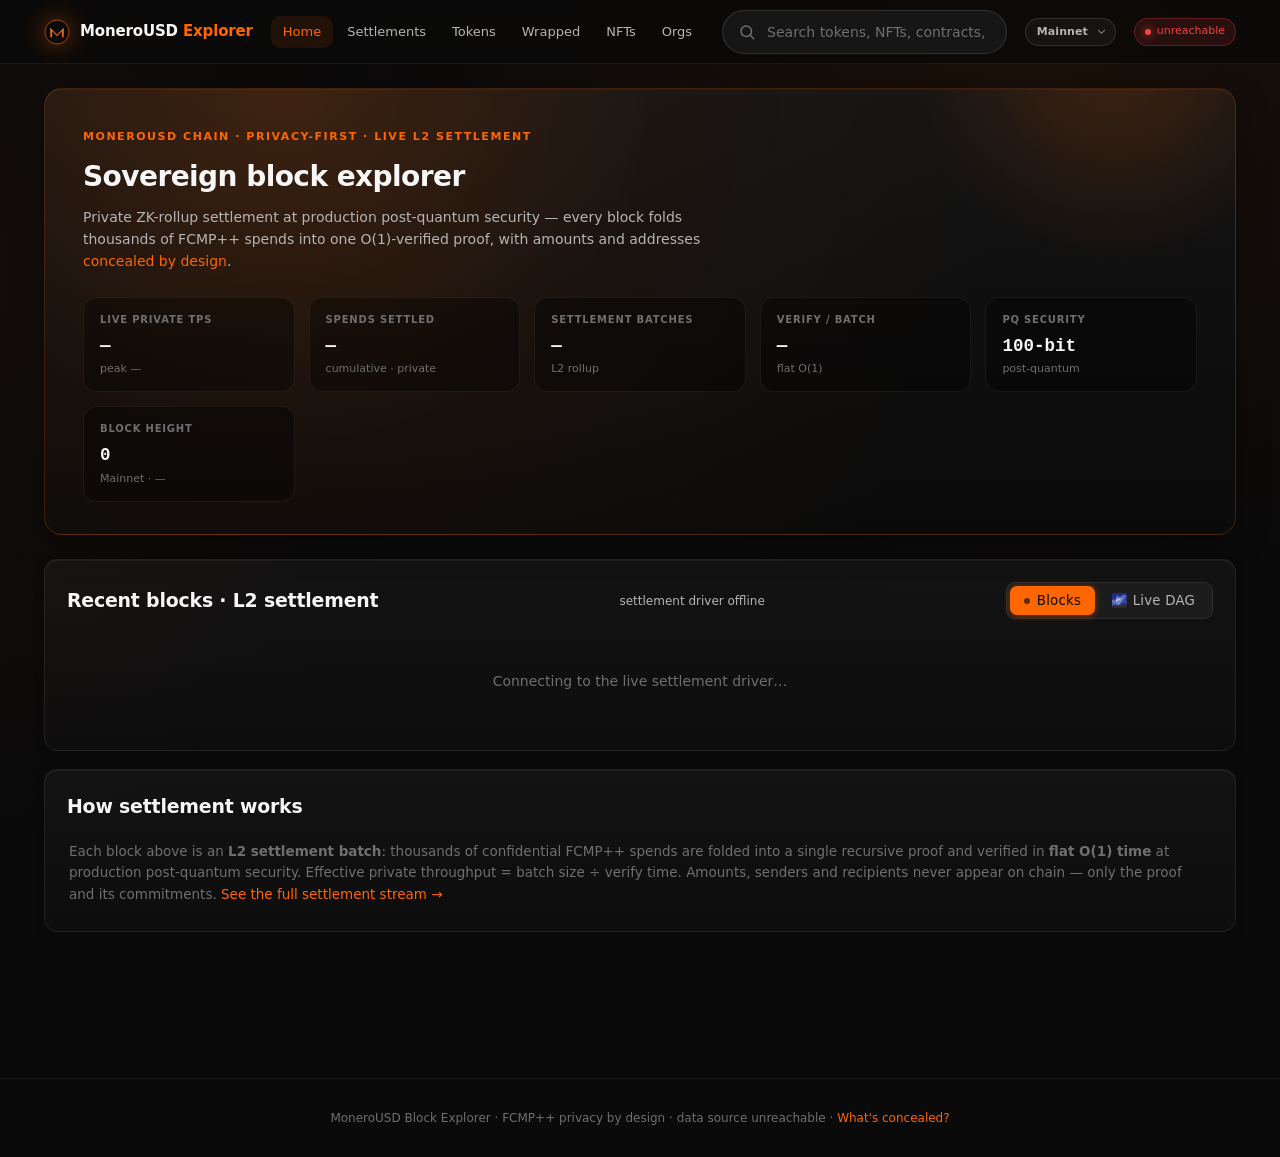
==== commit 50c099c1: "Explorer home: drive hero (sovereign modal) + block view from the live L2 settlement driver (batch f" ====
--- a/index.html
+++ b/index.html
@@ -214,7 +214,7 @@
     </div>
   </footer>
 
-  <script type="module" src="app.js?v=229"></script>
+  <script type="module" src="app.js?v=230"></script>
   <script src="/dag-view.js?v=2"></script>
 </body>
 </html>
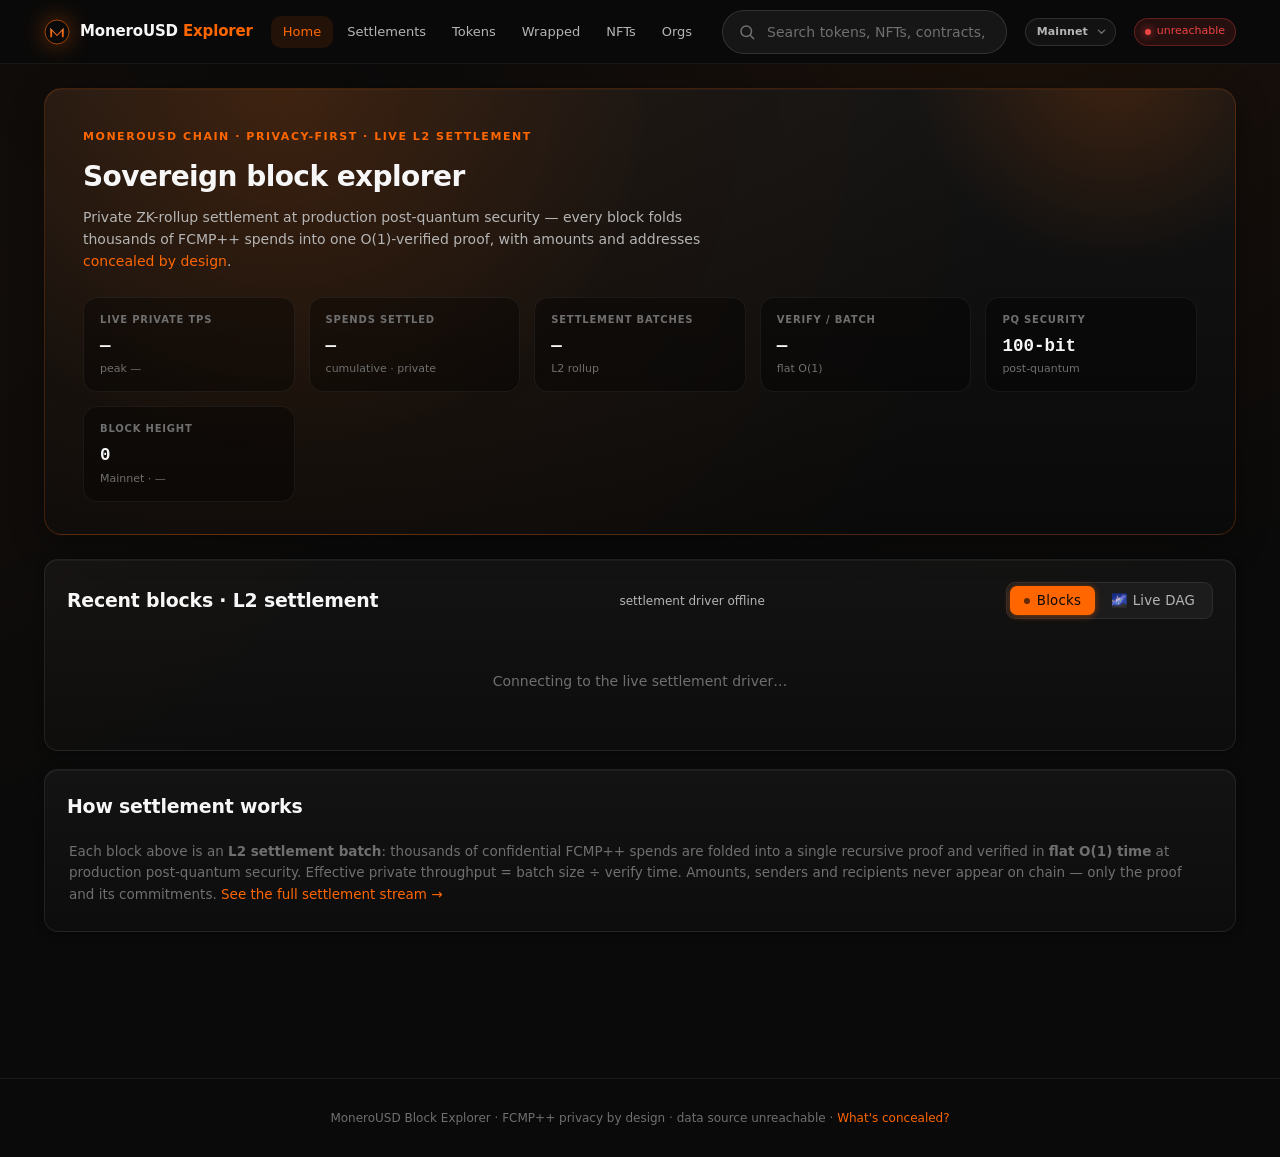
==== commit 6478b211: "DAG view: replay opening intro every open (show title in embed + reload iframe); planets hold a fixe" ====
--- a/index.html
+++ b/index.html
@@ -21,7 +21,7 @@
     frame-ancestors 'none';
   ">
 
-  <link rel="stylesheet" href="styles/theme.css?v=229">
+  <link rel="stylesheet" href="styles/theme.css?v=4">
   <style>
     /* Boot loader — static MoneroUSD coin, orange ring orbits.
        Ported from the legacy explorer header (v1.2.132 redesign). */
@@ -214,7 +214,7 @@
     </div>
   </footer>
 
-  <script type="module" src="app.js?v=230"></script>
-  <script src="/dag-view.js?v=2"></script>
+  <script type="module" src="app.js?v=231"></script>
+  <script src="/dag-view.js?v=4"></script>
 </body>
 </html>
--- a/styles/theme.css
+++ b/styles/theme.css
@@ -170,10 +170,8 @@
   top: 0;
   z-index: 100;
   height: var(--header-h);
-  background: rgba(10, 10, 10, 0.78);
+  background: rgba(10, 10, 10, 0.95);
   border-bottom: 1px solid var(--border-subtle);
-  backdrop-filter: saturate(1.5) blur(18px);
-  -webkit-backdrop-filter: saturate(1.5) blur(18px);
 }
 
 .header-inner {
@@ -1413,10 +1411,8 @@
   bottom: 0;
   left: 0;
   right: 0;
-  background: rgba(10, 10, 10, 0.92);
+  background: rgba(10, 10, 10, 0.96);
   border-top: 1px solid var(--border-subtle);
-  backdrop-filter: saturate(1.5) blur(16px);
-  -webkit-backdrop-filter: saturate(1.5) blur(16px);
   z-index: 90;
   padding: 6px 8px env(safe-area-inset-bottom, 6px);
 }
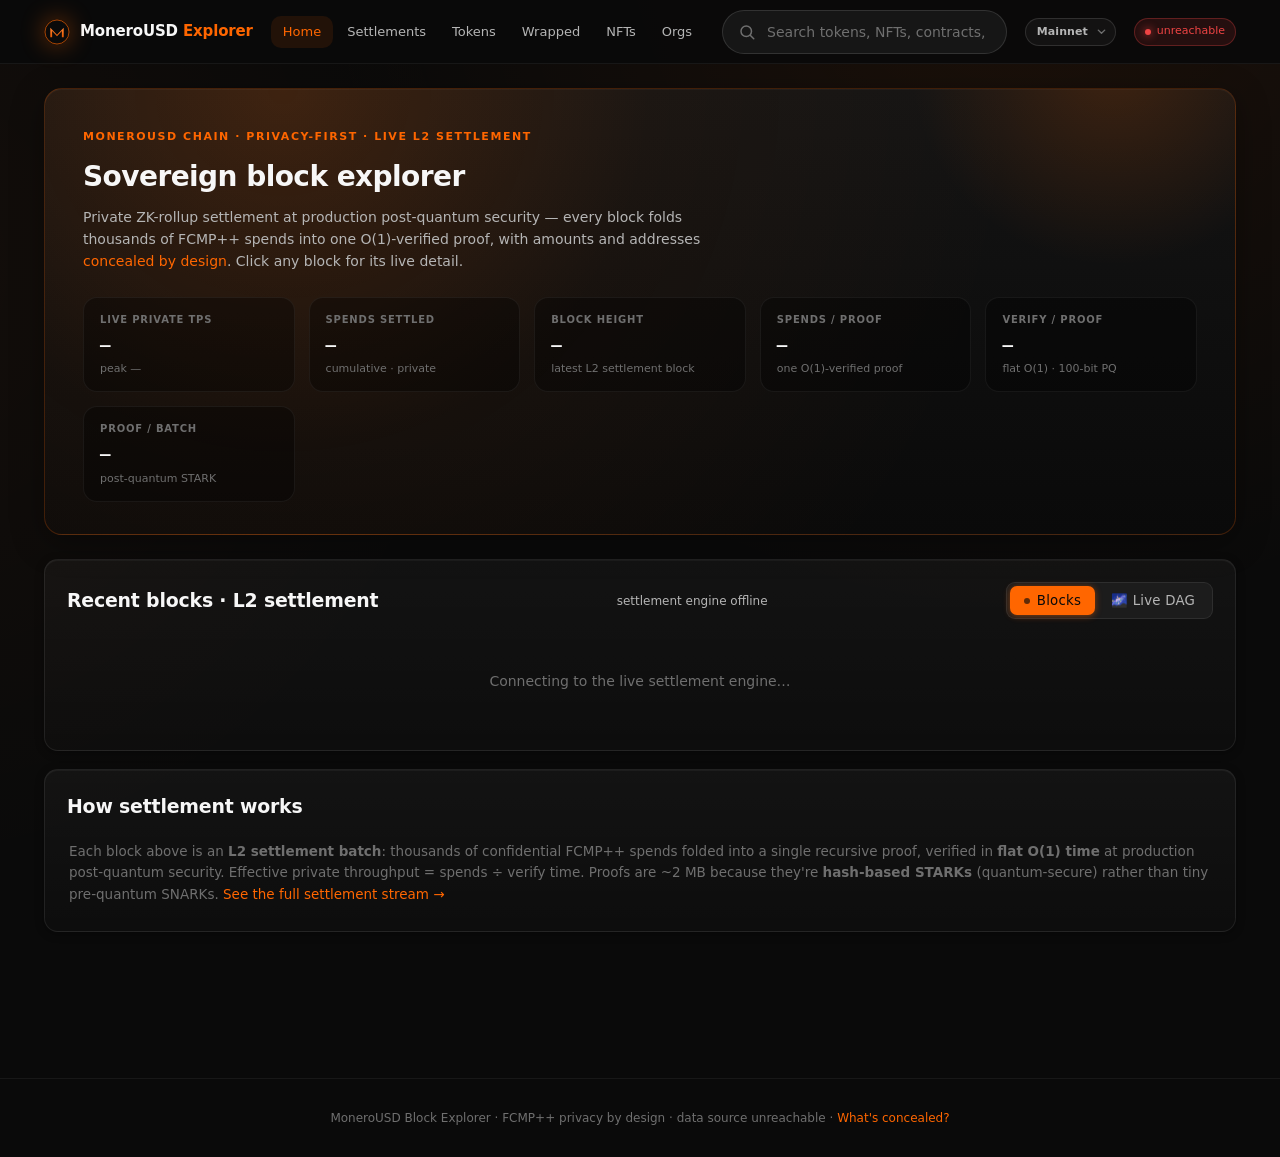
==== commit 5b988f0f: "Explorer home: live L2 block height (latest settlement block) + spends-per-proof + proof-size tiles;" ====
--- a/index.html
+++ b/index.html
@@ -214,7 +214,7 @@
     </div>
   </footer>
 
-  <script type="module" src="app.js?v=231"></script>
+  <script type="module" src="app.js?v=232"></script>
   <script src="/dag-view.js?v=4"></script>
 </body>
 </html>
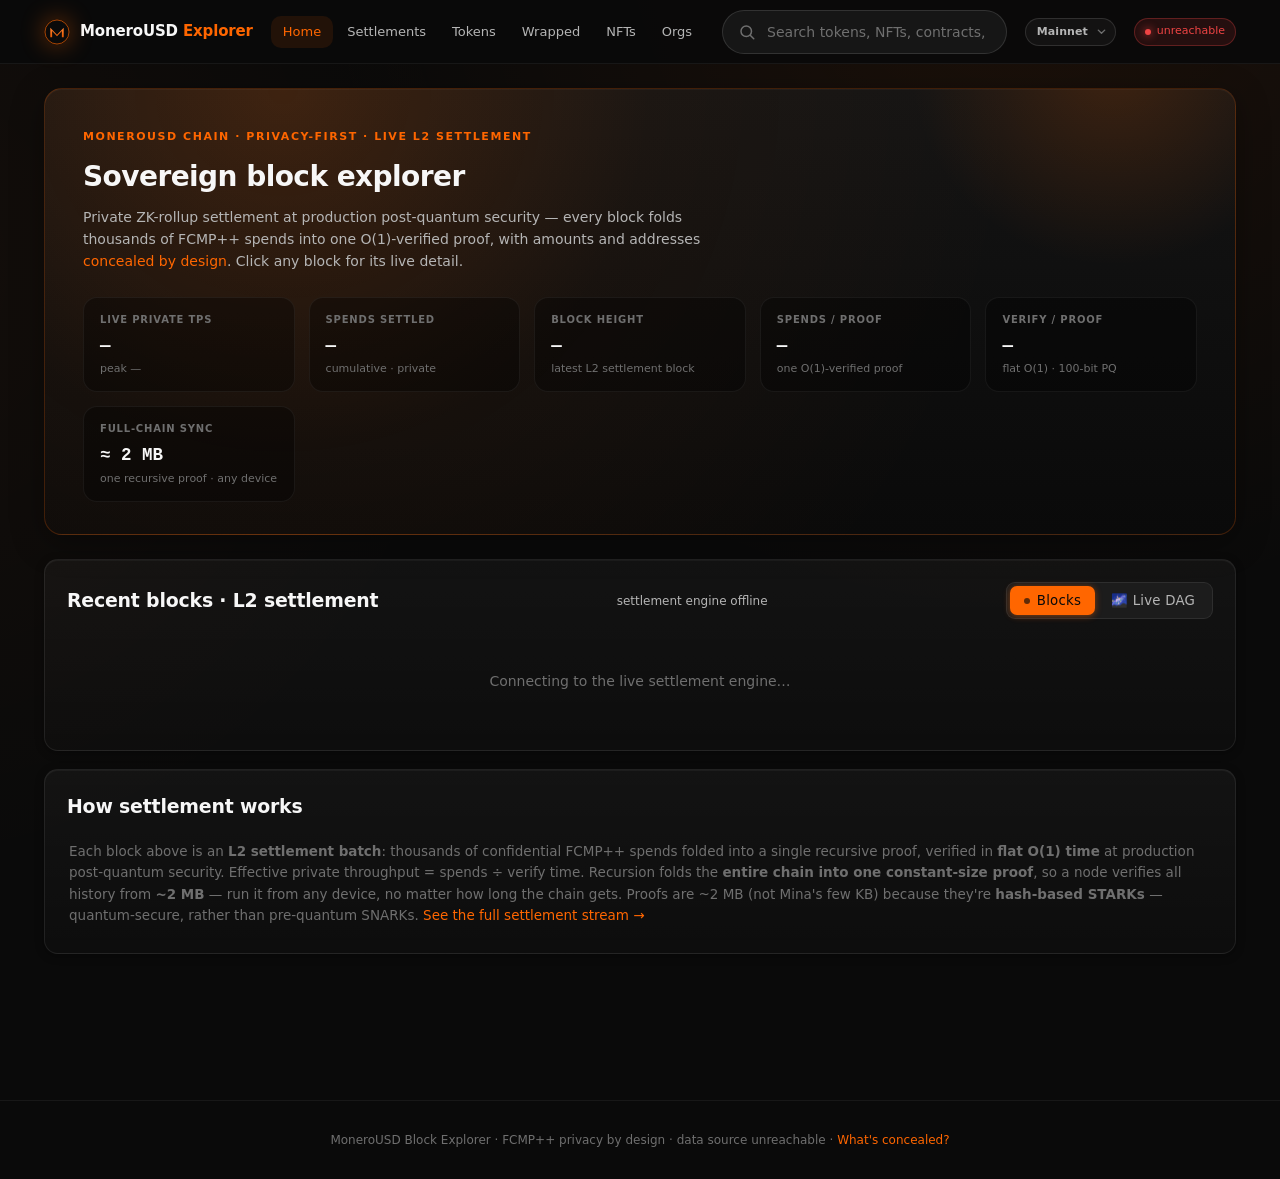
==== commit 3532b50a: "Explorer: surface constant-size full-chain sync (~2MB recursive proof, run from any device); DAG vie" ====
--- a/index.html
+++ b/index.html
@@ -214,7 +214,7 @@
     </div>
   </footer>
 
-  <script type="module" src="app.js?v=232"></script>
+  <script type="module" src="app.js?v=233"></script>
   <script src="/dag-view.js?v=4"></script>
 </body>
 </html>
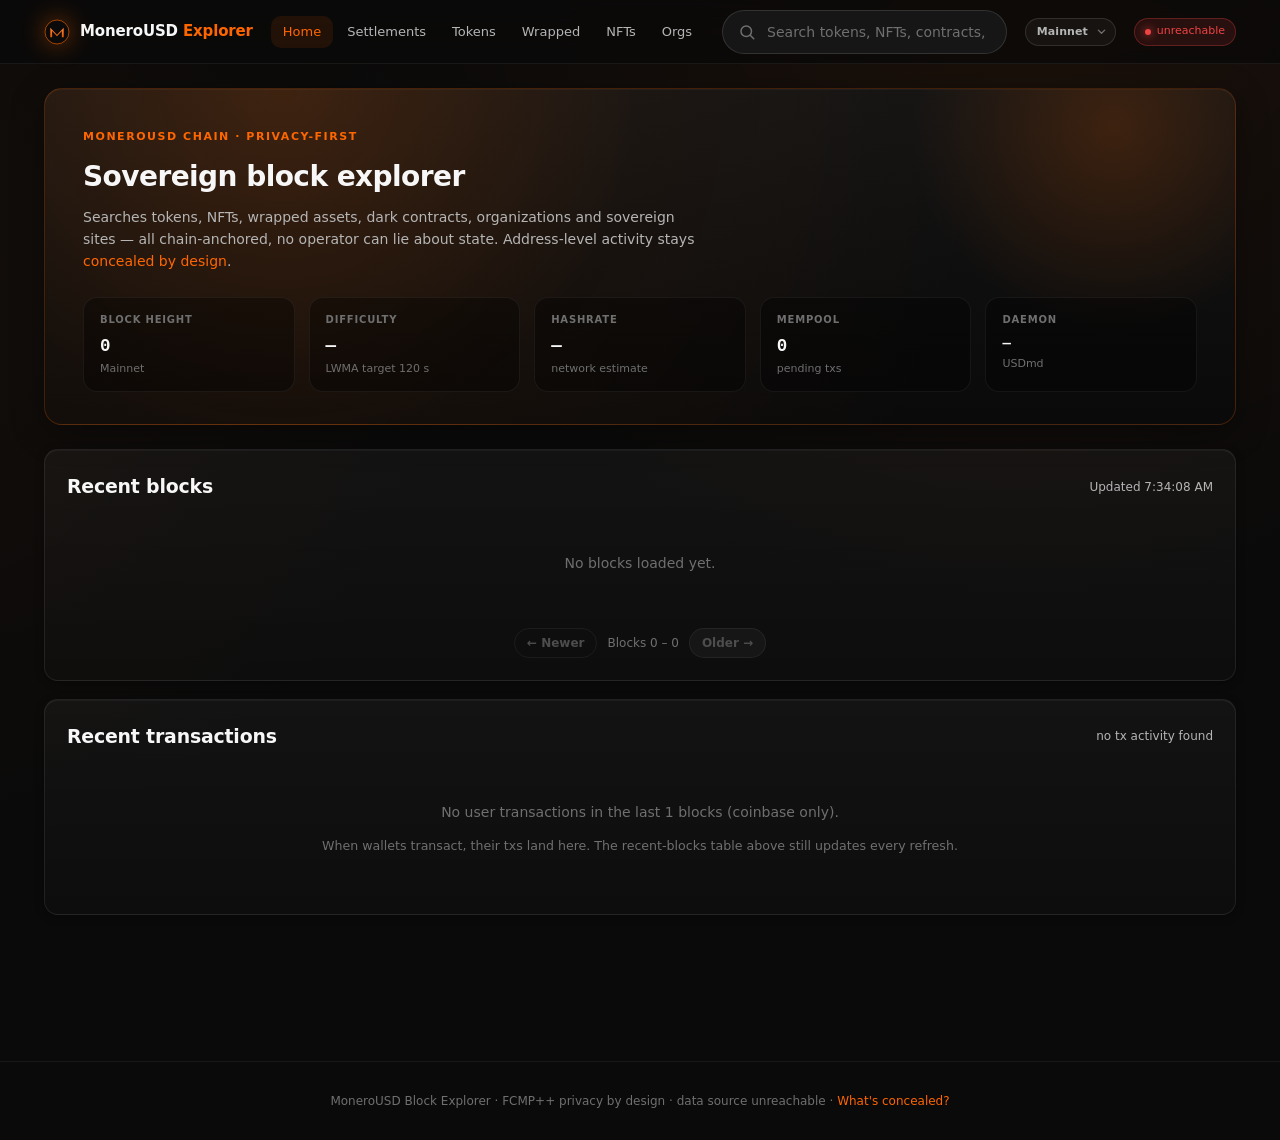
==== commit 83b634cd: "explorer: swap live view to the live testnet (ion.monerousd.org/testnet) The home page polled the re" ====
--- a/index.html
+++ b/index.html
@@ -9,19 +9,24 @@
   <meta name="color-scheme" content="dark">
 
   <!-- CSP — same-origin scripts, monerousd.org indexer family for
-       reads, ion.monerousd.org for token logos. No CDN, no eval. -->
+       reads, ion.monerousd.org for token logos. No CDN, no eval.
+       connect-src additionally allows the LOCAL DAG/PQ testnet daemon
+       (127.0.0.1:28080 / localhost) so a self-hosting reviewer reads
+       the live testnet chain DIRECTLY — no single operator trusted for
+       proof-bearing reads. These loopback origins carry no privacy
+       leak (they never leave the machine). -->
   <meta http-equiv="Content-Security-Policy" content="
     default-src 'self';
     script-src  'self';
     style-src   'self' 'unsafe-inline';
     img-src     'self' data: https://ion.monerousd.org;
-    connect-src 'self' https://*.monerousd.org;
+    connect-src 'self' https://*.monerousd.org http://127.0.0.1:28080 http://localhost:28080;
     base-uri    'self';
     form-action 'self';
     frame-ancestors 'none';
   ">
 
-  <link rel="stylesheet" href="styles/theme.css?v=4">
+  <link rel="stylesheet" href="styles/theme.css?v=229">
   <style>
     /* Boot loader — static MoneroUSD coin, orange ring orbits.
        Ported from the legacy explorer header (v1.2.132 redesign). */
@@ -214,7 +219,6 @@
     </div>
   </footer>
 
-  <script type="module" src="app.js?v=233"></script>
-  <script src="/dag-view.js?v=4"></script>
+  <script type="module" src="app.js?v=229"></script>
 </body>
 </html>
--- a/styles/theme.css
+++ b/styles/theme.css
@@ -170,8 +170,10 @@
   top: 0;
   z-index: 100;
   height: var(--header-h);
-  background: rgba(10, 10, 10, 0.95);
+  background: rgba(10, 10, 10, 0.78);
   border-bottom: 1px solid var(--border-subtle);
+  backdrop-filter: saturate(1.5) blur(18px);
+  -webkit-backdrop-filter: saturate(1.5) blur(18px);
 }
 
 .header-inner {
@@ -1411,8 +1413,10 @@
   bottom: 0;
   left: 0;
   right: 0;
-  background: rgba(10, 10, 10, 0.96);
+  background: rgba(10, 10, 10, 0.92);
   border-top: 1px solid var(--border-subtle);
+  backdrop-filter: saturate(1.5) blur(16px);
+  -webkit-backdrop-filter: saturate(1.5) blur(16px);
   z-index: 90;
   padding: 6px 8px env(safe-area-inset-bottom, 6px);
 }
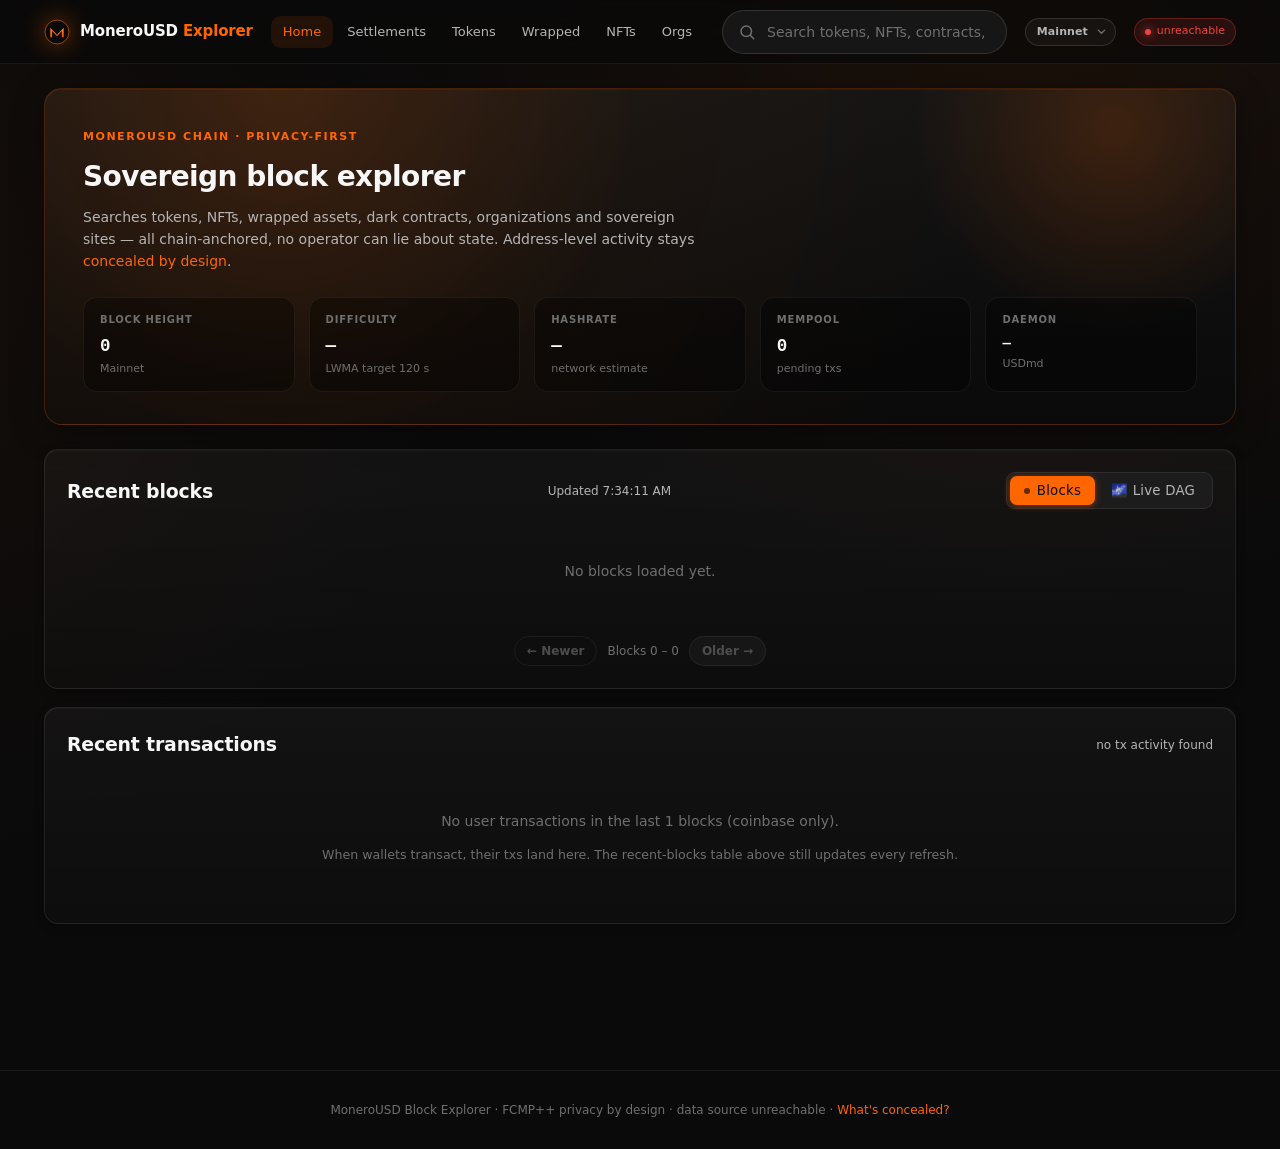
==== commit b8f0ae07: "explorer: restore the Live DAG view, wired to REAL testnet blocks Re-add the dag-view.js "Blocks | 🌌" ====
--- a/index.html
+++ b/index.html
@@ -220,5 +220,6 @@
   </footer>
 
   <script type="module" src="app.js?v=229"></script>
+  <script src="/dag-view.js?v=5"></script>
 </body>
 </html>
